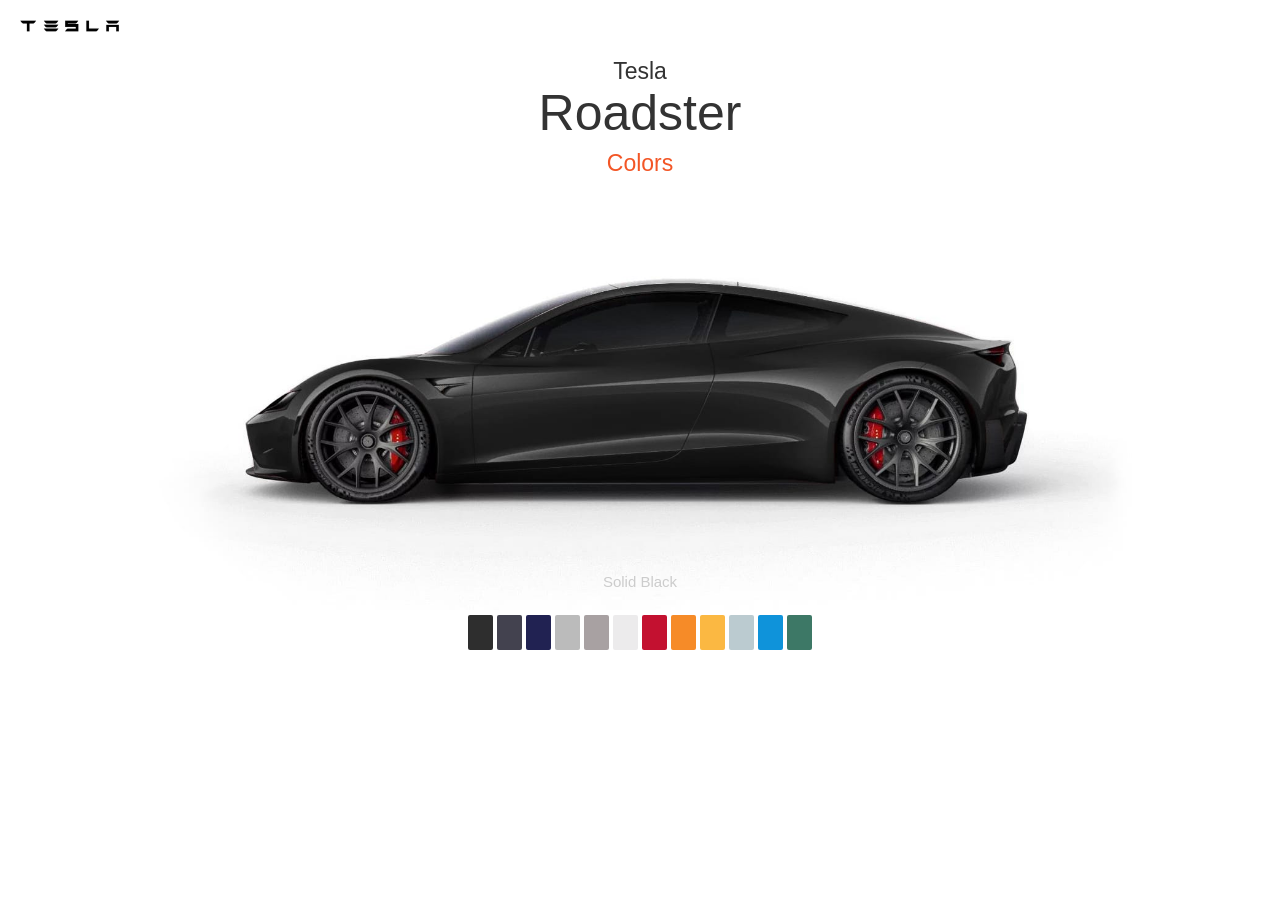
==== ДЗ 28. Render cars via JQuery/index.html @ d67f1dca "ДЗ 28. Render cars via JQuery" ====
<!DOCTYPE html>
<html lang="en">
<head>
    <meta charset="UTF-8">
    <title>Dz28

    </title>
    <link rel="stylesheet" href="css/styles.css">
</head>
<body>
     <header>
        <img class="logo" src="img/tesla-logo.png" alt="">
    </header>
    <div class="title">
        <h1>Tesla</h1>
        <h2>Roadster</h2>
        <h3 class="colors">Colors</h3>
    </div>
    <div class="slideshow-container">
     <div class="mySlides"></div>
      <div class="color-picker">

      </div>
    </div>

<script type="module" src="js/main.js"></script>
</body>
</html>
---- ДЗ 28. Render cars via JQuery/css/styles.css ----
body {
  font-family: "Montserrat", "HelveticaNeue-Regular", "Helvetica Neue Regular", "Helvetica Neue", Helvetica, Arial, sans-serif;
  margin: 0;
}

body .logo {
  width: 100px;
  margin: 20px;
}

.title {
  text-align: center;
  color: #333333;
}

.title h1 {
  font-size: 23px;
  font-weight: 300;
  margin: 4px 0 0 0;
  line-height: 1;
}

.title h2 {
  font-size: 50px;
  margin-top: 5px;
  font-weight: 500;
  line-height: 1;
  margin-bottom: 14px;
}

.title .colors {
  font-size: 23px;
  font-weight: 300;
  margin-top: 5px;
  line-height: 1;
  color: #f35626;
}

.slideshow-container {
  max-width: 1000px;
  position: relative;
  margin: auto;
}

.slideshow-container .mySlides {
  display: block;
}

.slideshow-container .mySlides img {
  width: 100%;
}

.slideshow-container .mySlides .text {
  color: #cccccc;
  font-size: 15px;
  position: absolute;
  bottom: 65px;
  width: 100%;
  text-align: center;
}

.color-picker {
  margin: 0px 10px 60px 10px;
  text-align: center;
}

.color-picker .dot {
  cursor: pointer;
  height: 35px;
  width: 25px;
  margin: 1px 2px;
  background-color: #bbb;
  border-radius: 2px;
  display: inline-block;
}

.color-picker .solid-black {
  background-color: #2E2E2E;
}

.color-picker .midnight-silver {
  background-color: #43424F;
}

.color-picker .obsidian-black {
  background-color: #212252;
}

.color-picker .silver {
  background-color: #A8A1A2;
}

.color-picker .white {
  background-color: #ECEBEC;
}

.color-picker .red {
  background-color: #c31130;
}

.color-picker .orange {
  background-color: #F68B28;
}

.color-picker .yellow {
  background-color: #FBB842;
}

.color-picker .glacier-blue {
  background-color: #BBCBD0;
}

.color-picker .electric-blue {
  background-color: #0F93DA;
}

.color-picker .green-lotus {
  background-color: #3d7866;
}

.color-picker .green-lotus .active {
  box-shadow: 0 3px 6px #00000014, 0 3px 6px #00000026;
  margin-bottom: 1px;
}

.color-picker .green-lotus:hover {
  box-shadow: 0 3px 6px #00000014, 0 3px 6px #00000026;
  margin-bottom: 1px;
}
/*# sourceMappingURL=styles.css.map */
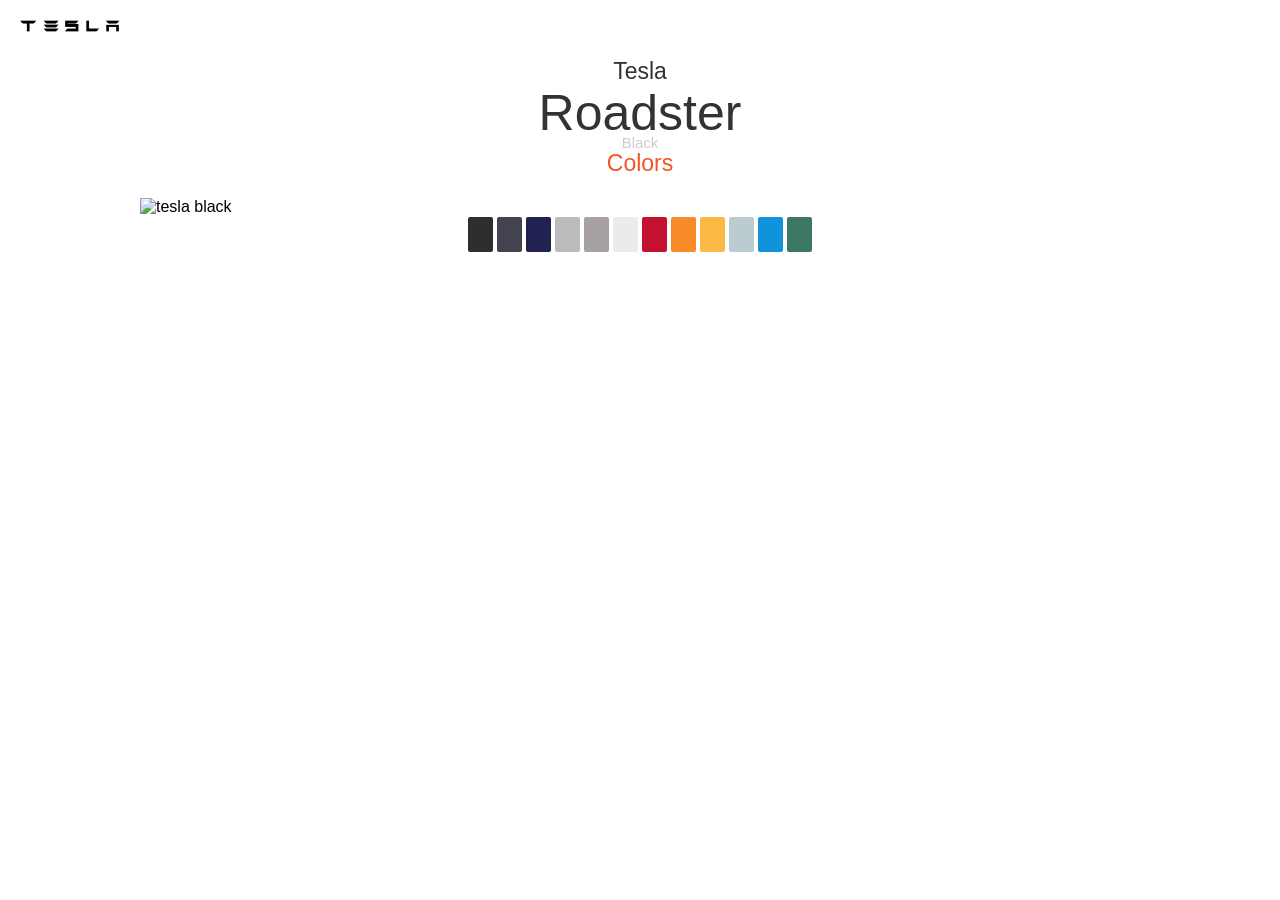
==== commit 64e78473: "ДЗ 28.Render cars via JQuery" ====
--- a/ДЗ 28. Render cars via JQuery/index.html
+++ b/ДЗ 28. Render cars via JQuery/index.html
@@ -2,9 +2,7 @@
 <html lang="en">
 <head>
     <meta charset="UTF-8">
-    <title>Dz28
-
-    </title>
+    <title>Dz28 </title>
     <link rel="stylesheet" href="css/styles.css">
 </head>
 <body>
@@ -16,13 +14,10 @@
         <h2>Roadster</h2>
         <h3 class="colors">Colors</h3>
     </div>
-    <div class="slideshow-container">
-     <div class="mySlides"></div>
-      <div class="color-picker">
+    <div class="slideshow-container"></div>
+    <div class="color-picker"> </div>
+   
 
-      </div>
-    </div>
-
-<script type="module" src="js/main.js"></script>
+<script src="js/main.js" defer></script>
 </body>
 </html>
